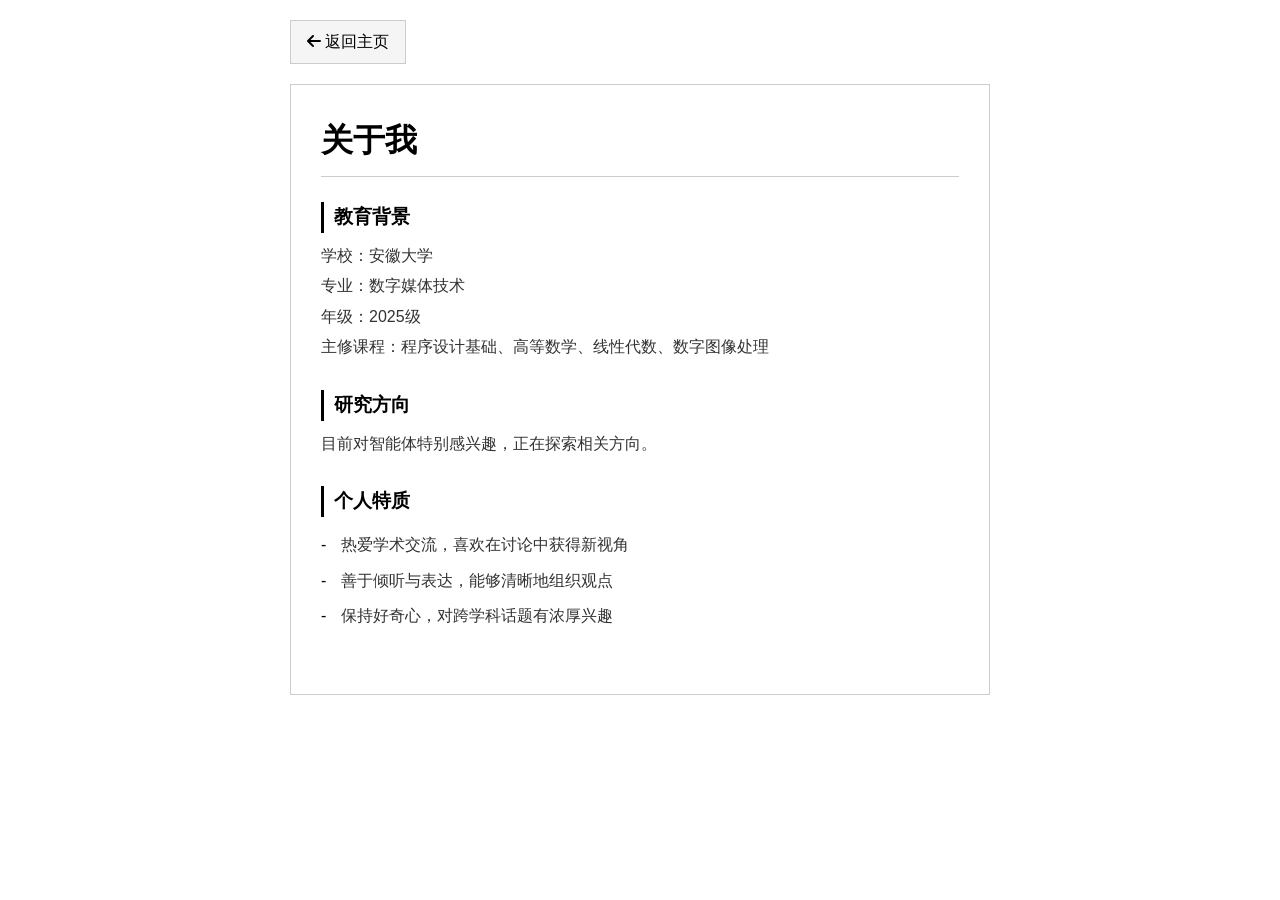
==== about.html @ 9736b28d "Add files via upload" ====
<!DOCTYPE html>
<html lang="zh-CN">
<head>
    <meta charset="UTF-8">
    <meta name="viewport" content="width=device-width, initial-scale=1.0">
    <title>关于我 | 黄韵锦</title>
    <style>
        * { margin: 0; padding: 0; box-sizing: border-box; }
        body {
            font-family: -apple-system, BlinkMacSystemFont, 'Segoe UI', Roboto, sans-serif;
            line-height: 1.6;
            color: #000;
            background-color: #fff;
            padding: 20px;
        }
        .container { max-width: 700px; margin: 0 auto; }
        .back-button {
            display: inline-block; margin-bottom: 20px;
            padding: 8px 16px; background-color: #f5f5f5;
            border: 1px solid #ccc; text-decoration: none; color: #000;
        }
        .content-card {
            background-color: #fff;
            padding: 30px;
            border: 1px solid #ccc;
        }
        h1 { font-size: 2rem; margin-bottom: 25px; padding-bottom: 10px; border-bottom: 1px solid #ccc; }
        .section { margin-bottom: 30px; }
        .section h2 { font-size: 1.2rem; margin-bottom: 10px; border-left: 3px solid #000; padding-left: 10px; }
        .section p { margin-bottom: 5px; color: #333; }
        .styled-list { list-style: none; }
        .styled-list li { padding: 5px 0 5px 20px; position: relative; color: #333; }
        .styled-list li::before { content: "-"; position: absolute; left: 0; color: #000; }
        @media (max-width: 600px) {
            h1 { font-size: 1.6rem; }
            .content-card { padding: 20px; }
        }
    </style>
    <link rel="stylesheet" href="https://cdnjs.cloudflare.com/ajax/libs/font-awesome/6.0.0/css/all.min.css">
</head>
<body>
    <div class="container">
        <a href="index.html" class="back-button"><i class="fas fa-arrow-left"></i> 返回主页</a>
        <div class="content-card">
            <h1>关于我</h1>
            <div class="section">
                <h2>教育背景</h2>
                <p>学校：安徽大学</p>
                <p>专业：数字媒体技术</p>
                <p>年级：2025级</p>
                <p>主修课程：程序设计基础、高等数学、线性代数、数字图像处理</p>
            </div>
            <div class="section">
                <h2>研究方向</h2>
                <p>目前对智能体特别感兴趣，正在探索相关方向。</p>
            </div>
            <div class="section">
                <h2>个人特质</h2>
                <ul class="styled-list">
                    <li>热爱学术交流，喜欢在讨论中获得新视角</li>
                    <li>善于倾听与表达，能够清晰地组织观点</li>
                    <li>保持好奇心，对跨学科话题有浓厚兴趣</li>
                </ul>
            </div>
        </div>
    </div>
</body>
</html>
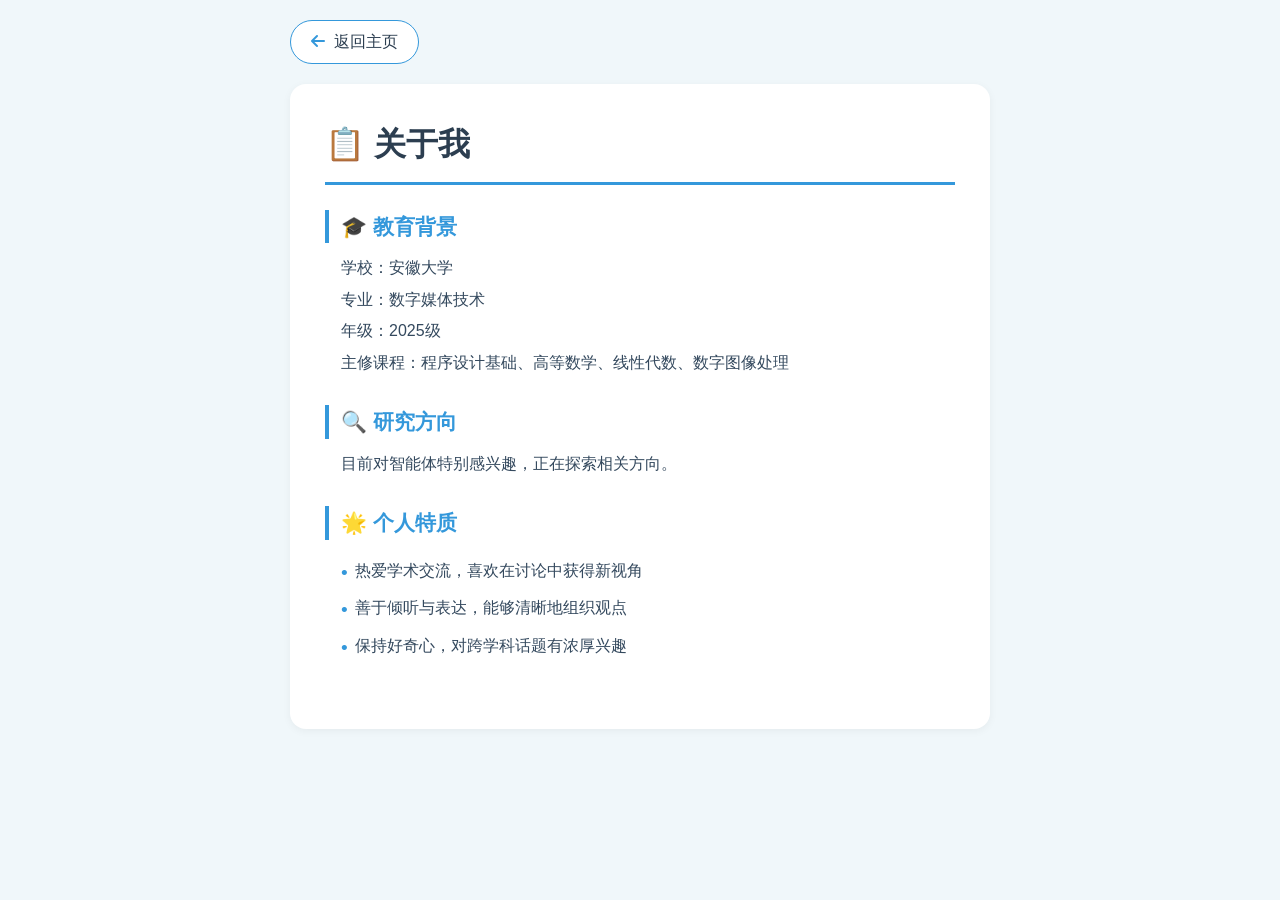
==== commit f406db45: "Add files via upload" ====
--- a/about.html
+++ b/about.html
@@ -9,28 +9,57 @@
         body {
             font-family: -apple-system, BlinkMacSystemFont, 'Segoe UI', Roboto, sans-serif;
             line-height: 1.6;
-            color: #000;
-            background-color: #fff;
+            color: #2c3e50;
+            background-color: #f0f7fa;
             padding: 20px;
         }
         .container { max-width: 700px; margin: 0 auto; }
         .back-button {
             display: inline-block; margin-bottom: 20px;
-            padding: 8px 16px; background-color: #f5f5f5;
-            border: 1px solid #ccc; text-decoration: none; color: #000;
+            padding: 8px 20px; background-color: #ffffff;
+            border: 1px solid #3498db; border-radius: 30px;
+            text-decoration: none; color: #2c3e50;
         }
+        .back-button i { color: #3498db; margin-right: 5px; }
         .content-card {
-            background-color: #fff;
-            padding: 30px;
-            border: 1px solid #ccc;
+            background-color: #ffffff;
+            padding: 35px;
+            border-radius: 16px;
+            box-shadow: 0 2px 8px rgba(0,0,0,0.05);
         }
-        h1 { font-size: 2rem; margin-bottom: 25px; padding-bottom: 10px; border-bottom: 1px solid #ccc; }
+        h1 { 
+            font-size: 2rem; 
+            color: #2c3e50; 
+            margin-bottom: 25px; 
+            padding-bottom: 12px; 
+            border-bottom: 3px solid #3498db;
+        }
         .section { margin-bottom: 30px; }
-        .section h2 { font-size: 1.2rem; margin-bottom: 10px; border-left: 3px solid #000; padding-left: 10px; }
-        .section p { margin-bottom: 5px; color: #333; }
+        .section h2 { 
+            font-size: 1.3rem; 
+            margin-bottom: 12px; 
+            color: #3498db;
+            border-left: 4px solid #3498db; 
+            padding-left: 12px; 
+        }
+        .section p { 
+            margin-bottom: 6px; 
+            color: #34495e;
+            padding-left: 16px;
+        }
         .styled-list { list-style: none; }
-        .styled-list li { padding: 5px 0 5px 20px; position: relative; color: #333; }
-        .styled-list li::before { content: "-"; position: absolute; left: 0; color: #000; }
+        .styled-list li { 
+            padding: 6px 0 6px 30px; 
+            position: relative; 
+            color: #34495e;
+        }
+        .styled-list li::before { 
+            content: "•"; 
+            position: absolute; 
+            left: 16px; 
+            color: #3498db; 
+            font-size: 1.2rem;
+        }
         @media (max-width: 600px) {
             h1 { font-size: 1.6rem; }
             .content-card { padding: 20px; }
@@ -42,20 +71,20 @@
     <div class="container">
         <a href="index.html" class="back-button"><i class="fas fa-arrow-left"></i> 返回主页</a>
         <div class="content-card">
-            <h1>关于我</h1>
+            <h1>📋 关于我</h1>
             <div class="section">
-                <h2>教育背景</h2>
+                <h2>🎓 教育背景</h2>
                 <p>学校：安徽大学</p>
                 <p>专业：数字媒体技术</p>
                 <p>年级：2025级</p>
                 <p>主修课程：程序设计基础、高等数学、线性代数、数字图像处理</p>
             </div>
             <div class="section">
-                <h2>研究方向</h2>
+                <h2>🔍 研究方向</h2>
                 <p>目前对智能体特别感兴趣，正在探索相关方向。</p>
             </div>
             <div class="section">
-                <h2>个人特质</h2>
+                <h2>🌟 个人特质</h2>
                 <ul class="styled-list">
                     <li>热爱学术交流，喜欢在讨论中获得新视角</li>
                     <li>善于倾听与表达，能够清晰地组织观点</li>
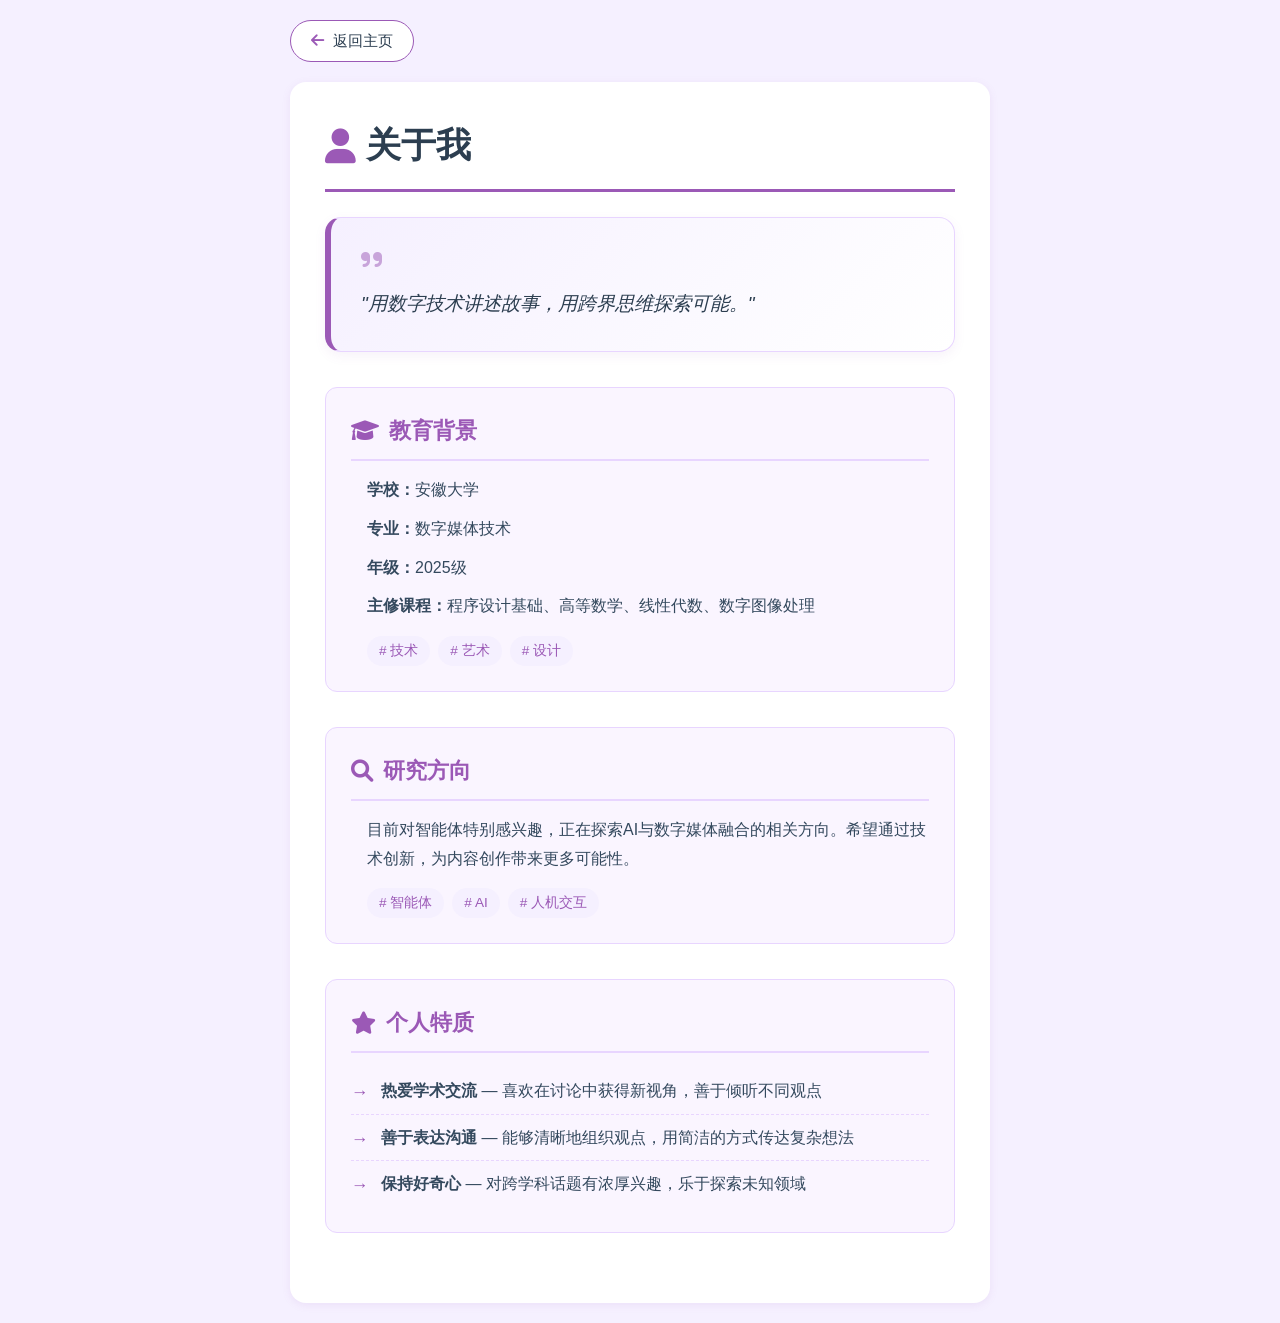
==== commit 9b8616fc: "Update about.html" ====
--- a/about.html
+++ b/about.html
@@ -10,59 +10,127 @@
             font-family: -apple-system, BlinkMacSystemFont, 'Segoe UI', Roboto, sans-serif;
             line-height: 1.6;
             color: #2c3e50;
-            background-color: #f0f7fa;
+            background-color: #f5f0ff;  /* 浅紫色背景 */
             padding: 20px;
         }
         .container { max-width: 700px; margin: 0 auto; }
         .back-button {
             display: inline-block; margin-bottom: 20px;
             padding: 8px 20px; background-color: #ffffff;
-            border: 1px solid #3498db; border-radius: 30px;
+            border: 1px solid #9b59b6; border-radius: 30px;
             text-decoration: none; color: #2c3e50;
+            font-size: 0.95rem;
         }
-        .back-button i { color: #3498db; margin-right: 5px; }
+        .back-button i { color: #9b59b6; margin-right: 5px; }
         .content-card {
             background-color: #ffffff;
             padding: 35px;
             border-radius: 16px;
-            box-shadow: 0 2px 8px rgba(0,0,0,0.05);
+            box-shadow: 0 2px 8px rgba(155, 89, 182, 0.1);
         }
         h1 { 
-            font-size: 2rem; 
+            font-size: 2.2rem; 
             color: #2c3e50; 
             margin-bottom: 25px; 
-            padding-bottom: 12px; 
-            border-bottom: 3px solid #3498db;
+            padding-bottom: 15px; 
+            border-bottom: 3px solid #9b59b6;
+            display: flex;
+            align-items: center;
+            gap: 10px;
         }
-        .section { margin-bottom: 30px; }
+        h1 i { color: #9b59b6; }
+        
+        /* 引言卡片 - 紫色 */
+        .quote-card {
+            background: linear-gradient(135deg, #f5f0ff 0%, #ffffff 100%);
+            padding: 30px;
+            margin-bottom: 35px;
+            border: 1px solid #e8d5ff;
+            border-radius: 16px;
+            border-left: 6px solid #9b59b6;
+            box-shadow: 0 4px 12px rgba(155, 89, 182, 0.08);
+        }
+        .quote-card i { 
+            color: #9b59b6; 
+            font-size: 1.5rem;
+            margin-bottom: 15px; 
+            display: block; 
+            opacity: 0.5;
+        }
+        .quote-card p { 
+            font-style: italic; 
+            color: #2c3e50; 
+            font-size: 1.2rem;
+            line-height: 1.8;
+            font-weight: 400;
+        }
+        
+        /* 章节样式 - 紫色 */
+        .section { 
+            margin-bottom: 35px; 
+            background-color: #faf5ff;
+            padding: 25px;
+            border-radius: 12px;
+            border: 1px solid #e8d5ff;
+        }
         .section h2 { 
-            font-size: 1.3rem; 
-            margin-bottom: 12px; 
-            color: #3498db;
-            border-left: 4px solid #3498db; 
-            padding-left: 12px; 
+            font-size: 1.4rem; 
+            margin-bottom: 15px; 
+            color: #9b59b6;
+            display: flex;
+            align-items: center;
+            gap: 10px;
+            border-bottom: 2px solid #e8d5ff;
+            padding-bottom: 10px;
         }
+        .section h2 i { color: #9b59b6; }
         .section p { 
-            margin-bottom: 6px; 
-            color: #34495e;
+            color: #34495e; 
+            margin-bottom: 10px; 
+            line-height: 1.8;
+            font-size: 1rem;
             padding-left: 16px;
         }
+        
+        /* 列表样式 - 紫色 */
         .styled-list { list-style: none; }
         .styled-list li { 
-            padding: 6px 0 6px 30px; 
+            padding: 10px 0 10px 30px; 
             position: relative; 
             color: #34495e;
+            border-bottom: 1px dashed #e8d5ff;
         }
+        .styled-list li:last-child { border-bottom: none; }
         .styled-list li::before { 
-            content: "•"; 
+            content: "→"; 
             position: absolute; 
-            left: 16px; 
-            color: #3498db; 
-            font-size: 1.2rem;
+            left: 0; 
+            color: #9b59b6; 
+            font-weight: bold;
+            font-size: 1.1rem;
         }
+        
+        /* 标签样式 - 紫色 */
+        .interest-tags {
+            display: flex;
+            flex-wrap: wrap;
+            gap: 8px;
+            margin-top: 15px;
+            padding-left: 16px;
+        }
+        .interest-tag {
+            background-color: #f5f0ff;
+            color: #9b59b6;
+            padding: 4px 12px;
+            border-radius: 20px;
+            font-size: 0.85rem;
+            border: none;
+        }
+        
         @media (max-width: 600px) {
-            h1 { font-size: 1.6rem; }
+            h1 { font-size: 1.8rem; }
             .content-card { padding: 20px; }
+            .section { padding: 20px; }
         }
     </style>
     <link rel="stylesheet" href="https://cdnjs.cloudflare.com/ajax/libs/font-awesome/6.0.0/css/all.min.css">
@@ -71,27 +139,49 @@
     <div class="container">
         <a href="index.html" class="back-button"><i class="fas fa-arrow-left"></i> 返回主页</a>
         <div class="content-card">
-            <h1>📋 关于我</h1>
+            <h1><i class="fas fa-user"></i> 关于我</h1>
+            
+            <!-- 引言卡片 -->
+            <div class="quote-card">
+                <i class="fas fa-quote-right"></i>
+                <p>"用数字技术讲述故事，用跨界思维探索可能。"</p>
+            </div>
+
+            <!-- 教育背景 -->
             <div class="section">
-                <h2>🎓 教育背景</h2>
-                <p>学校：安徽大学</p>
-                <p>专业：数字媒体技术</p>
-                <p>年级：2025级</p>
-                <p>主修课程：程序设计基础、高等数学、线性代数、数字图像处理</p>
+                <h2><i class="fas fa-graduation-cap"></i> 教育背景</h2>
+                <p><strong>学校：</strong>安徽大学</p>
+                <p><strong>专业：</strong>数字媒体技术</p>
+                <p><strong>年级：</strong>2025级</p>
+                <p><strong>主修课程：</strong>程序设计基础、高等数学、线性代数、数字图像处理</p>
+                <div class="interest-tags">
+                    <span class="interest-tag"># 技术</span>
+                    <span class="interest-tag"># 艺术</span>
+                    <span class="interest-tag"># 设计</span>
+                </div>
             </div>
+
+            <!-- 研究方向 -->
             <div class="section">
-                <h2>🔍 研究方向</h2>
-                <p>目前对智能体特别感兴趣，正在探索相关方向。</p>
+                <h2><i class="fas fa-search"></i> 研究方向</h2>
+                <p>目前对智能体特别感兴趣，正在探索AI与数字媒体融合的相关方向。希望通过技术创新，为内容创作带来更多可能性。</p>
+                <div class="interest-tags">
+                    <span class="interest-tag"># 智能体</span>
+                    <span class="interest-tag"># AI</span>
+                    <span class="interest-tag"># 人机交互</span>
+                </div>
             </div>
+
+            <!-- 个人特质 -->
             <div class="section">
-                <h2>🌟 个人特质</h2>
+                <h2><i class="fas fa-star"></i> 个人特质</h2>
                 <ul class="styled-list">
-                    <li>热爱学术交流，喜欢在讨论中获得新视角</li>
-                    <li>善于倾听与表达，能够清晰地组织观点</li>
-                    <li>保持好奇心，对跨学科话题有浓厚兴趣</li>
+                    <li><strong>热爱学术交流</strong> — 喜欢在讨论中获得新视角，善于倾听不同观点</li>
+                    <li><strong>善于表达沟通</strong> — 能够清晰地组织观点，用简洁的方式传达复杂想法</li>
+                    <li><strong>保持好奇心</strong> — 对跨学科话题有浓厚兴趣，乐于探索未知领域</li>
                 </ul>
             </div>
         </div>
     </div>
 </body>
-</html>+</html>
